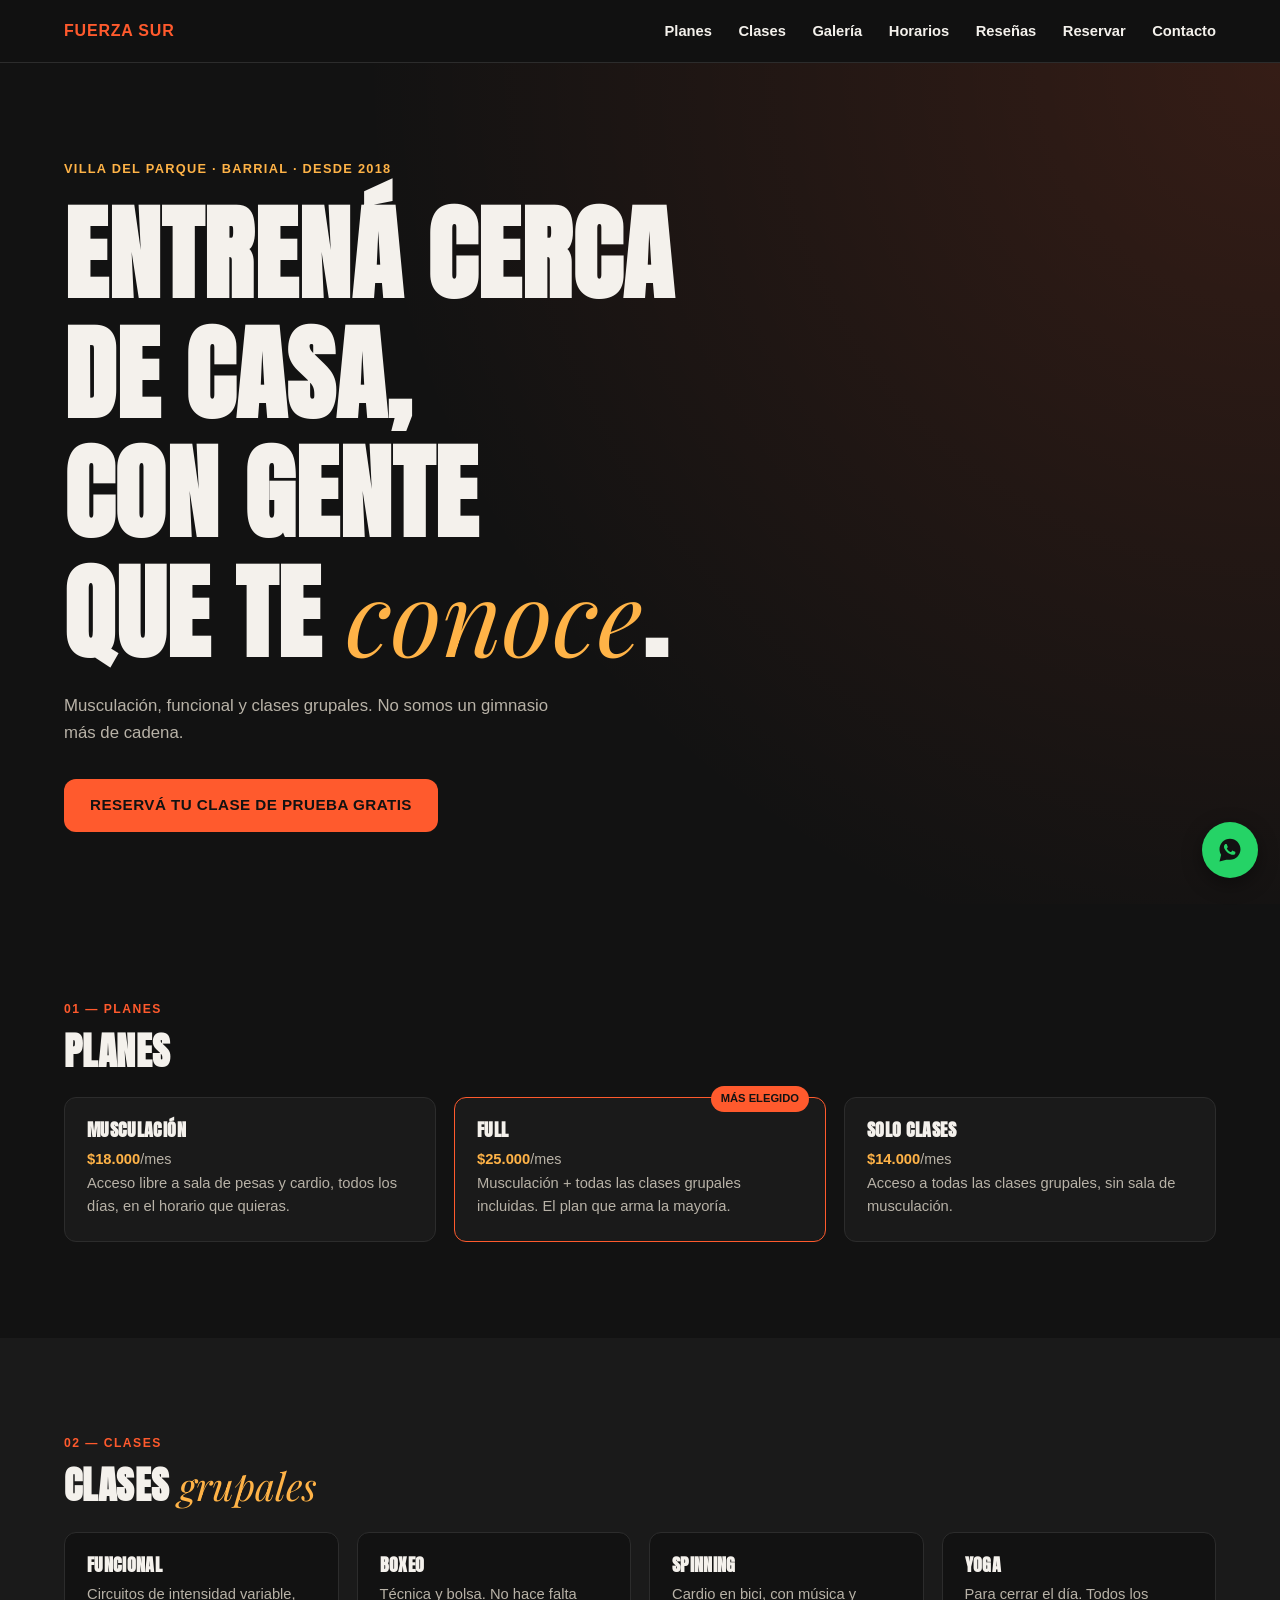
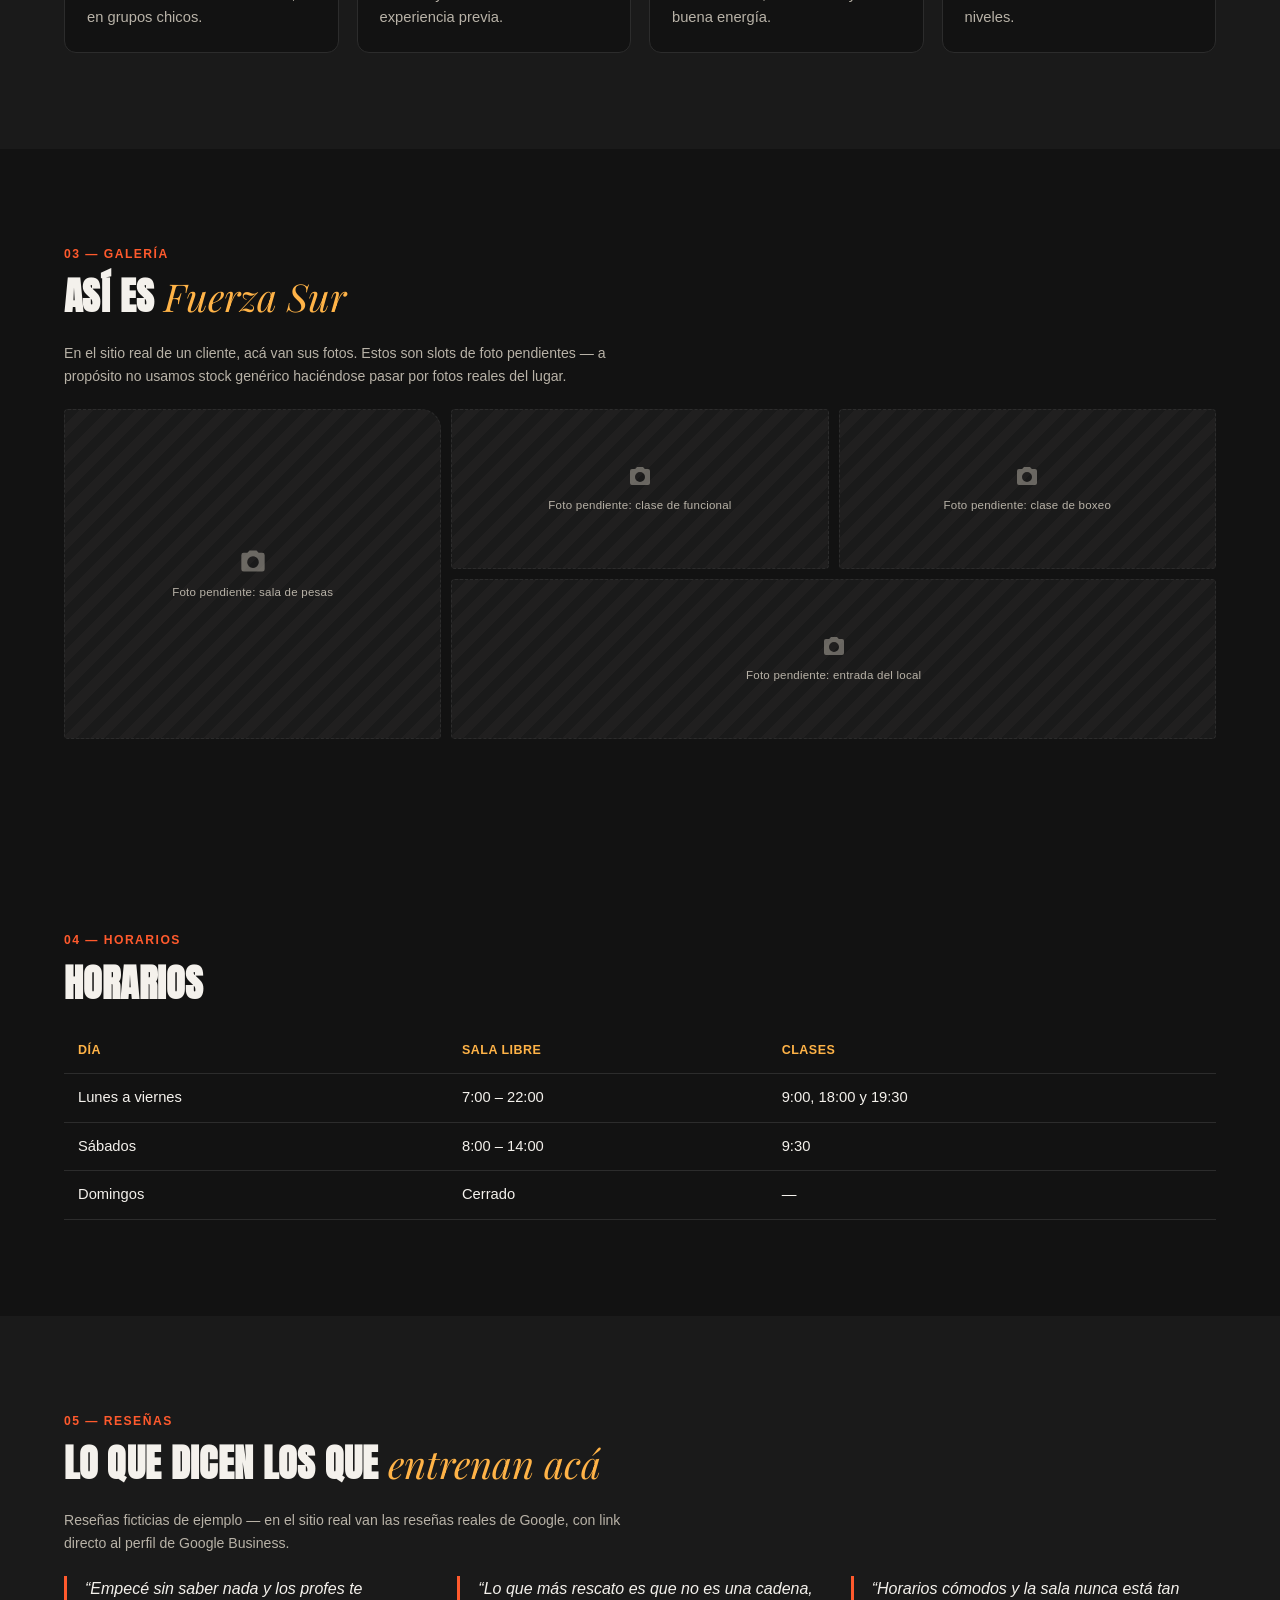
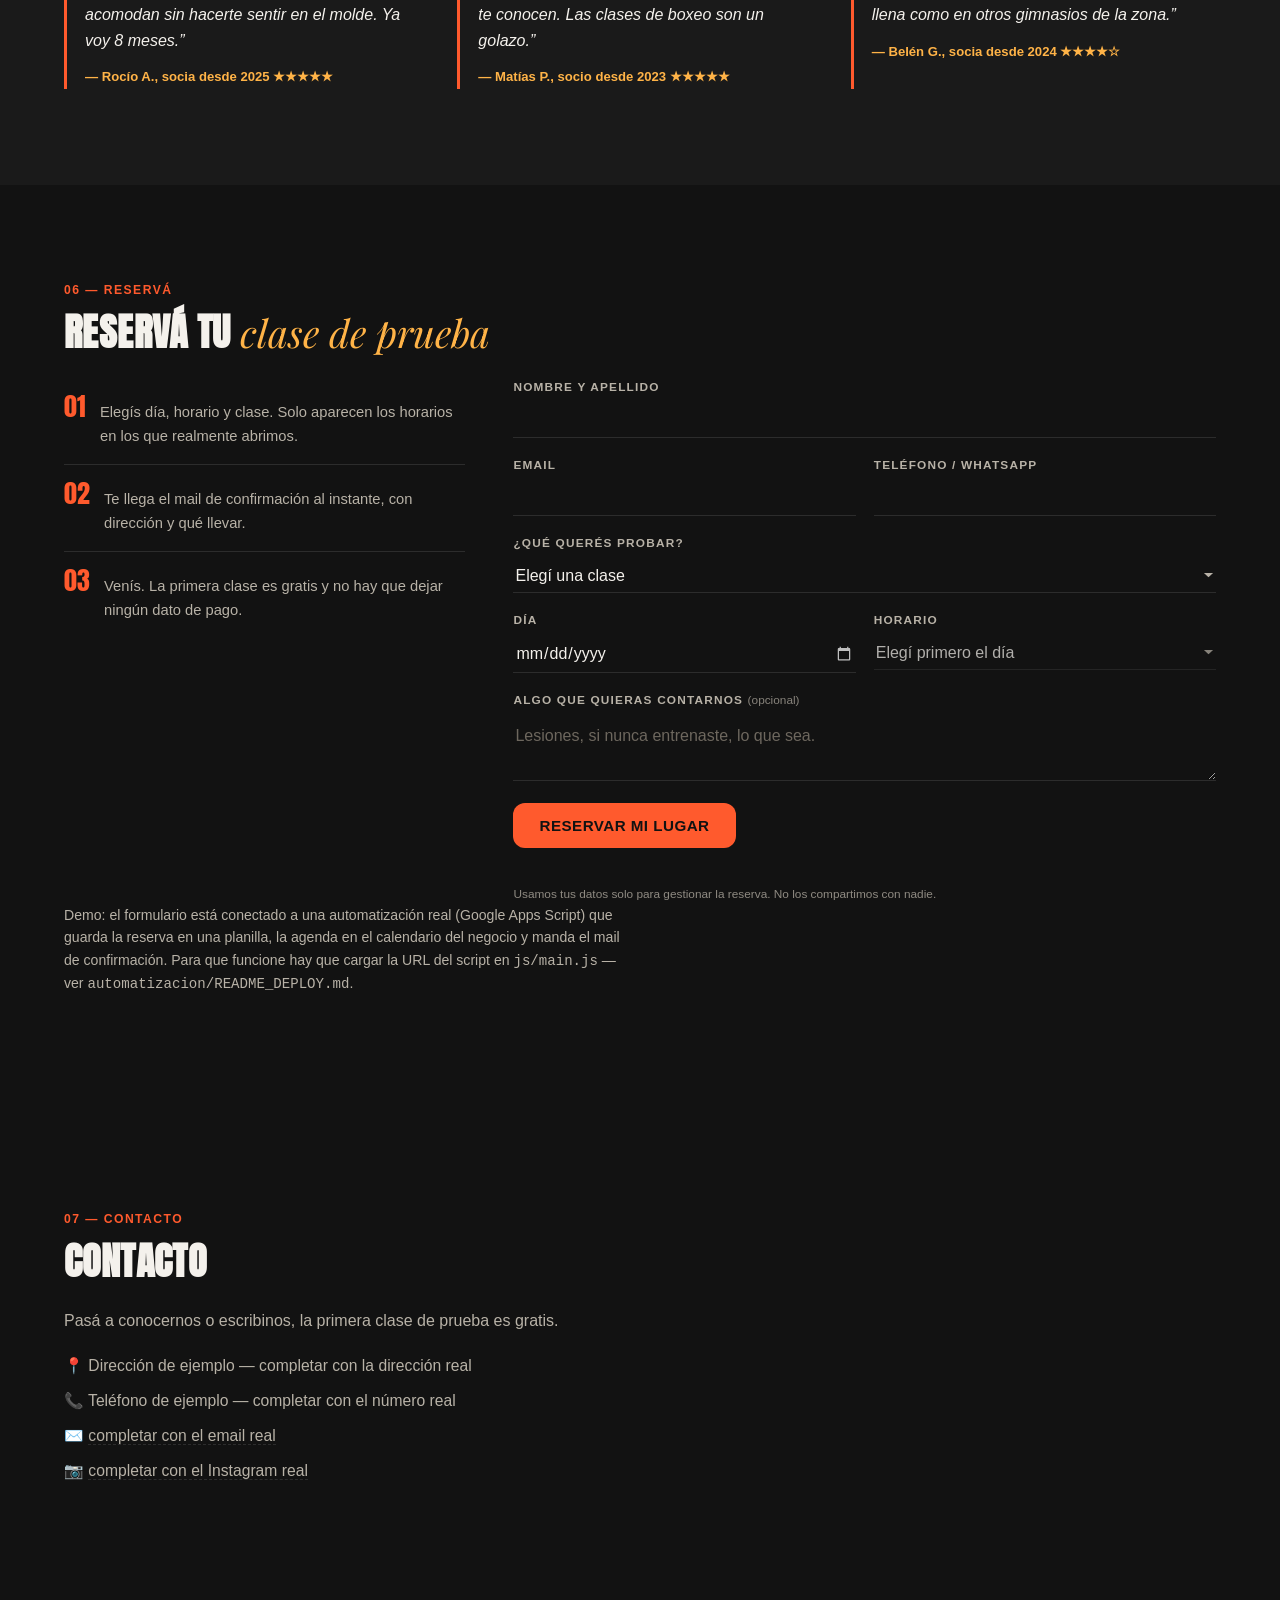
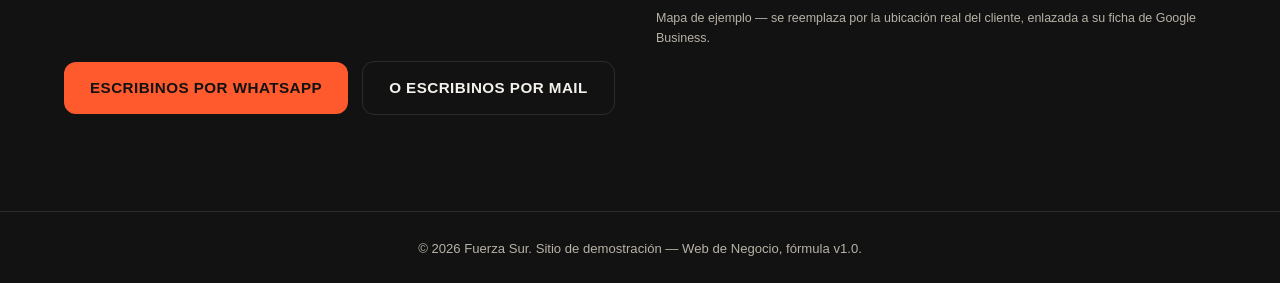
==== demos/gimnasio/index.html @ 33461074 "Publicar sitio completo" ====
<!DOCTYPE html>
<html lang="es">
<head>
  <meta charset="UTF-8">
  <meta name="viewport" content="width=device-width, initial-scale=1.0">
  <title>Fuerza Sur — Gimnasio de Barrio</title>
  <meta name="description" content="Fuerza Sur — gimnasio de barrio. Musculación, funcional y clases grupales. Primera clase gratis.">
  <link rel="preconnect" href="https://fonts.googleapis.com">
  <link rel="preconnect" href="https://fonts.gstatic.com" crossorigin>
  <link href="https://fonts.googleapis.com/css2?family=Anton&family=Playfair+Display:ital@1&display=swap" rel="stylesheet">
  <link rel="stylesheet" href="css/style.css">
</head>
<body>

  <header class="site-header">
    <div class="wrap">
      <span class="logo">FUERZA SUR</span>
      <nav>
        <a href="#planes">Planes</a>
        <a href="#clases">Clases</a>
        <a href="#galeria">Galería</a>
        <a href="#horarios">Horarios</a>
        <a href="#resenas">Reseñas</a>
        <a href="#reserva">Reservar</a>
        <a href="#contacto">Contacto</a>
      </nav>
    </div>
  </header>

  <main>
    <section class="hero">
      <div class="wrap">
        <p class="eyebrow">Villa del Parque · Barrial · Desde 2018</p>
        <h1>ENTRENÁ CERCA<br>DE CASA,<br>con gente<br>que te <span class="accent">conoce</span>.</h1>
        <p class="lead">Musculación, funcional y clases grupales. No somos un gimnasio más de cadena.</p>
        <a class="cta" href="#reserva">Reservá tu clase de prueba gratis</a>
      </div>
    </section>

    <section id="planes" class="section wrap">
      <p class="section-index">01 — Planes</p>
      <h2 class="reveal reveal-grow">Planes</h2>
      <div class="grid">
        <div class="card plan reveal" style="transition-delay: 0ms">
          <h3>Musculación</h3>
          <p class="price">$18.000<span>/mes</span></p>
          <p>Acceso libre a sala de pesas y cardio, todos los días, en el horario que quieras.</p>
        </div>
        <div class="card plan featured reveal" style="transition-delay: 90ms">
          <span class="tag">Más elegido</span>
          <h3>Full</h3>
          <p class="price">$25.000<span>/mes</span></p>
          <p>Musculación + todas las clases grupales incluidas. El plan que arma la mayoría.</p>
        </div>
        <div class="card plan reveal" style="transition-delay: 180ms">
          <h3>Solo clases</h3>
          <p class="price">$14.000<span>/mes</span></p>
          <p>Acceso a todas las clases grupales, sin sala de musculación.</p>
        </div>
      </div>
    </section>

    <section id="clases" class="section alt">
      <div class="wrap">
        <p class="section-index">02 — Clases</p>
        <h2 class="reveal reveal-grow">Clases <span class="accent">grupales</span></h2>
        <div class="grid">
          <div class="card reveal" style="transition-delay: 0ms"><h3>Funcional</h3><p>Circuitos de intensidad variable, en grupos chicos.</p></div>
          <div class="card reveal" style="transition-delay: 80ms"><h3>Boxeo</h3><p>Técnica y bolsa. No hace falta experiencia previa.</p></div>
          <div class="card reveal" style="transition-delay: 160ms"><h3>Spinning</h3><p>Cardio en bici, con música y buena energía.</p></div>
          <div class="card reveal" style="transition-delay: 240ms"><h3>Yoga</h3><p>Para cerrar el día. Todos los niveles.</p></div>
        </div>
      </div>
    </section>

    <section id="galeria" class="section wrap">
      <p class="section-index">03 — Galería</p>
      <h2 class="reveal reveal-grow">Así es <span class="accent">Fuerza Sur</span></h2>
      <p class="section-note">En el sitio real de un cliente, acá van sus fotos. Estos son slots de foto pendientes — a propósito no usamos stock genérico haciéndose pasar por fotos reales del lugar.</p>
      <div class="gallery">
        <div class="g-item g-tall g-slot reveal" style="transition-delay: 0ms">
          <svg viewBox="0 0 24 24" width="28" height="28" fill="currentColor"><path d="M9 3 7.17 5H4a2 2 0 0 0-2 2v12a2 2 0 0 0 2 2h16a2 2 0 0 0 2-2V7a2 2 0 0 0-2-2h-3.17L15 3H9Zm3 15a5 5 0 1 1 0-10 5 5 0 0 1 0 10Z"/></svg>
          <span>Foto pendiente: sala de pesas</span>
        </div>
        <div class="g-item g-slot reveal" style="transition-delay: 90ms">
          <svg viewBox="0 0 24 24" width="24" height="24" fill="currentColor"><path d="M9 3 7.17 5H4a2 2 0 0 0-2 2v12a2 2 0 0 0 2 2h16a2 2 0 0 0 2-2V7a2 2 0 0 0-2-2h-3.17L15 3H9Zm3 15a5 5 0 1 1 0-10 5 5 0 0 1 0 10Z"/></svg>
          <span>Foto pendiente: clase de funcional</span>
        </div>
        <div class="g-item g-slot reveal" style="transition-delay: 180ms">
          <svg viewBox="0 0 24 24" width="24" height="24" fill="currentColor"><path d="M9 3 7.17 5H4a2 2 0 0 0-2 2v12a2 2 0 0 0 2 2h16a2 2 0 0 0 2-2V7a2 2 0 0 0-2-2h-3.17L15 3H9Zm3 15a5 5 0 1 1 0-10 5 5 0 0 1 0 10Z"/></svg>
          <span>Foto pendiente: clase de boxeo</span>
        </div>
        <div class="g-item g-wide g-slot reveal" style="transition-delay: 270ms">
          <svg viewBox="0 0 24 24" width="24" height="24" fill="currentColor"><path d="M9 3 7.17 5H4a2 2 0 0 0-2 2v12a2 2 0 0 0 2 2h16a2 2 0 0 0 2-2V7a2 2 0 0 0-2-2h-3.17L15 3H9Zm3 15a5 5 0 1 1 0-10 5 5 0 0 1 0 10Z"/></svg>
          <span>Foto pendiente: entrada del local</span>
        </div>
      </div>
    </section>

    <section id="horarios" class="section wrap">
      <p class="section-index">04 — Horarios</p>
      <h2 class="reveal reveal-grow">Horarios</h2>
      <table class="schedule">
        <thead>
          <tr><th>Día</th><th>Sala libre</th><th>Clases</th></tr>
        </thead>
        <tbody>
          <tr><td>Lunes a viernes</td><td>7:00 – 22:00</td><td>9:00, 18:00 y 19:30</td></tr>
          <tr><td>Sábados</td><td>8:00 – 14:00</td><td>9:30</td></tr>
          <tr><td>Domingos</td><td>Cerrado</td><td>—</td></tr>
        </tbody>
      </table>
    </section>

    <section id="resenas" class="section alt">
      <div class="wrap">
        <p class="section-index">05 — Reseñas</p>
        <h2 class="reveal reveal-grow">Lo que dicen los que <span class="accent">entrenan acá</span></h2>
        <p class="section-note">Reseñas ficticias de ejemplo — en el sitio real van las reseñas reales de Google, con link directo al perfil de Google Business.</p>
        <div class="reviews">
          <blockquote class="review reveal" style="transition-delay: 0ms">
            <p>“Empecé sin saber nada y los profes te acomodan sin hacerte sentir en el molde. Ya voy 8 meses.”</p>
            <cite>— Rocío A., socia desde 2025 ★★★★★</cite>
          </blockquote>
          <blockquote class="review reveal" style="transition-delay: 90ms">
            <p>“Lo que más rescato es que no es una cadena, te conocen. Las clases de boxeo son un golazo.”</p>
            <cite>— Matías P., socio desde 2023 ★★★★★</cite>
          </blockquote>
          <blockquote class="review reveal" style="transition-delay: 180ms">
            <p>“Horarios cómodos y la sala nunca está tan llena como en otros gimnasios de la zona.”</p>
            <cite>— Belén G., socia desde 2024 ★★★★☆</cite>
          </blockquote>
        </div>
      </div>
    </section>

    <section id="reserva" class="section wrap">
      <p class="section-index">06 — Reservá</p>
      <h2 class="reveal reveal-grow">Reservá tu <span class="accent">clase de prueba</span></h2>

      <div class="booking">
        <!-- Columna izquierda: cómo funciona. Deliberadamente sin .card,
             para no repetir el mismo patrón visual de Planes y Clases. -->
        <ol class="booking-steps">
          <li>
            <span class="step-num">01</span>
            <p>Elegís día, horario y clase. Solo aparecen los horarios en los que realmente abrimos.</p>
          </li>
          <li>
            <span class="step-num">02</span>
            <p>Te llega el mail de confirmación al instante, con dirección y qué llevar.</p>
          </li>
          <li>
            <span class="step-num">03</span>
            <p>Venís. La primera clase es gratis y no hay que dejar ningún dato de pago.</p>
          </li>
        </ol>

        <!-- Columna derecha: el formulario. novalidate para manejar los
             mensajes de error nosotros y no mezclar dos estilos distintos. -->
        <form id="form-reserva" class="booking-form" novalidate>
          <div class="field">
            <label for="r-nombre">Nombre y apellido</label>
            <input type="text" id="r-nombre" name="nombre" required maxlength="80" autocomplete="name">
          </div>

          <div class="field-row">
            <div class="field">
              <label for="r-email">Email</label>
              <input type="email" id="r-email" name="email" required maxlength="254" autocomplete="email" inputmode="email">
            </div>
            <div class="field">
              <label for="r-telefono">Teléfono / WhatsApp</label>
              <input type="tel" id="r-telefono" name="telefono" required maxlength="30" autocomplete="tel" inputmode="tel">
            </div>
          </div>

          <div class="field">
            <label for="r-clase">¿Qué querés probar?</label>
            <select id="r-clase" name="clase" required>
              <option value="" disabled selected>Elegí una clase</option>
              <option>Funcional</option>
              <option>Boxeo</option>
              <option>Spinning</option>
              <option>Yoga</option>
              <option>Musculación (sala libre)</option>
            </select>
          </div>

          <div class="field-row">
            <div class="field">
              <label for="r-fecha">Día</label>
              <input type="date" id="r-fecha" name="fecha" required>
            </div>
            <div class="field">
              <label for="r-hora">Horario</label>
              <!-- Se completa solo con los horarios de ese día (js/main.js) -->
              <select id="r-hora" name="hora" required disabled>
                <option value="" selected>Elegí primero el día</option>
              </select>
            </div>
          </div>

          <div class="field">
            <label for="r-comentario">Algo que quieras contarnos <span class="opt">(opcional)</span></label>
            <textarea id="r-comentario" name="comentario" rows="2" maxlength="500"
              placeholder="Lesiones, si nunca entrenaste, lo que sea."></textarea>
          </div>

          <!-- Honeypot anti-spam: invisible para una persona, tentador para un
               bot. Si viene completo, el servidor descarta el envío. -->
          <div class="hp" aria-hidden="true">
            <label for="r-website">No completar este campo</label>
            <input type="text" id="r-website" name="website" tabindex="-1" autocomplete="off">
          </div>

          <button type="submit" class="cta" id="r-enviar">Reservar mi lugar</button>

          <!-- role="status" hace que un lector de pantalla anuncie el resultado
               sin que el usuario tenga que ir a buscarlo. -->
          <p class="form-msg" id="r-mensaje" role="status" aria-live="polite"></p>

          <p class="form-legal">
            Usamos tus datos solo para gestionar la reserva. No los compartimos con nadie.
          </p>
        </form>
      </div>

      <p class="section-note">
        Demo: el formulario está conectado a una automatización real (Google Apps Script) que guarda
        la reserva en una planilla, la agenda en el calendario del negocio y manda el mail de
        confirmación. Para que funcione hay que cargar la URL del script en <code>js/main.js</code>
        — ver <code>automatizacion/README_DEPLOY.md</code>.
      </p>
    </section>

    <section id="contacto" class="section wrap">
      <p class="section-index">07 — Contacto</p>
      <h2 class="reveal reveal-grow">Contacto</h2>
      <p>Pasá a conocernos o escribinos, la primera clase de prueba es gratis.</p>
      <div class="contact-layout">
        <ul class="contact-list">
          <li>📍 Dirección de ejemplo — completar con la dirección real</li>
          <li>📞 Teléfono de ejemplo — completar con el número real</li>
          <li>✉️ <a href="#" data-placeholder="email">completar con el email real</a></li>
          <li>📷 <a href="#" data-placeholder="instagram">completar con el Instagram real</a></li>
        </ul>
        <div class="map-embed">
          <iframe
            src="https://maps.google.com/maps?q=gimnasio&t=&z=14&ie=UTF8&iwloc=&output=embed"
            width="100%" height="260" style="border:0;" loading="lazy"
            referrerpolicy="no-referrer-when-downgrade"
            title="Ubicación de ejemplo — reemplazar por la dirección real del cliente">
          </iframe>
          <p class="map-caption">Mapa de ejemplo — se reemplaza por la ubicación real del cliente, enlazada a su ficha de Google Business.</p>
        </div>
      </div>
      <div class="cta-row">
        <a class="cta" href="#" data-placeholder="whatsapp">Escribinos por WhatsApp</a>
        <a class="cta cta-secondary" href="#" data-placeholder="email-cta">O escribinos por mail</a>
      </div>
    </section>
  </main>

  <footer class="site-footer">
    <div class="wrap">
      <p>&copy; 2026 Fuerza Sur. Sitio de demostración — Web de Negocio, fórmula v1.0.</p>
    </div>
  </footer>

  <a class="whatsapp-float" href="#" data-placeholder="whatsapp-float" aria-label="Escribinos por WhatsApp" title="Escribinos por WhatsApp">
    <svg viewBox="0 0 32 32" width="28" height="28" fill="currentColor" aria-hidden="true">
      <path d="M16.001 3C9.373 3 4 8.373 4 15c0 2.362.687 4.564 1.872 6.417L4 29l7.771-1.83A11.94 11.94 0 0 0 16.001 27C22.628 27 28 21.627 28 15S22.628 3 16.001 3Zm6.115 16.9c-.271.76-1.343 1.4-2.199 1.58-.586.123-1.352.222-3.928-.844-3.297-1.366-5.417-4.716-5.581-4.935-.157-.219-1.32-1.756-1.32-3.35 0-1.593.822-2.373 1.113-2.696.29-.323.634-.404.845-.404.211 0 .423.002.608.011.196.01.457-.074.716.546.271.65.921 2.243.999 2.407.079.163.132.354.026.573-.105.219-.158.354-.316.545-.157.19-.331.425-.472.571-.157.163-.32.34-.138.667.184.327.816 1.348 1.752 2.183 1.203 1.072 2.217 1.404 2.543 1.562.327.157.518.132.71-.08.19-.211.816-.951 1.034-1.278.216-.327.435-.272.735-.163.3.109 1.904.899 2.231 1.061.327.163.545.245.626.38.08.135.08.782-.191 1.542Z"/>
    </svg>
  </a>

  <script src="js/main.js"></script>
</body>
</html>
---- demos/gimnasio/css/style.css ----
/* ===== Reset & base ===== */
* { margin: 0; padding: 0; box-sizing: border-box; }

:root {
  --bg: #121212;
  --bg-alt: #1a1a1a;
  --text: #f4f1ec;
  --text-muted: #b8b2a7;
  --accent: #ff5a2d;
  --accent-2: #ffb347;
  --border: #2c2c2c;
  --radius: 12px;
  /* CLIC usa ~1440px de contenedor (visto con DevTools el 27/07/2026).
     Vamos a un intermedio: más aire que antes (960px), sin pretender
     ser una cadena de 3 sedes. Ver 01_DECISIONES.md. */
  --max-width: 1200px;
}

body {
  background: var(--bg);
  color: var(--text);
  font-family: -apple-system, BlinkMacSystemFont, "Segoe UI", Roboto, Helvetica, Arial, sans-serif;
  line-height: 1.6;
}

.wrap { max-width: var(--max-width); margin: 0 auto; padding: 0 24px; }

a { color: var(--accent); text-decoration: none; }
a:hover { text-decoration: underline; }

/* Contraste tipográfico tipo CLIC: display bold para el grueso del texto,
   serif itálica para la palabra que queremos que respire distinto. */
h1, h2, h3 {
  line-height: 1.15;
  font-weight: 800;
  font-family: 'Anton', -apple-system, BlinkMacSystemFont, "Segoe UI", Roboto, Helvetica, Arial, sans-serif;
  text-transform: uppercase;
  letter-spacing: 0.01em;
}
h1 { font-size: clamp(2.4rem, 9vw, 6.5rem); }
h2 { font-size: clamp(1.8rem, 4vw, 2.4rem); margin-bottom: 24px; }
h3 { font-size: 1.1rem; margin-bottom: 8px; letter-spacing: 0.02em; }
p { color: var(--text-muted); }

.accent {
  font-family: 'Playfair Display', Georgia, serif;
  font-style: italic;
  font-weight: 400;
  text-transform: none;
  color: var(--accent-2);
  letter-spacing: 0;
}

.section-index {
  font-family: -apple-system, BlinkMacSystemFont, "Segoe UI", Roboto, Helvetica, Arial, sans-serif;
  text-transform: uppercase;
  letter-spacing: 0.12em;
  font-size: 0.76rem;
  font-weight: 700;
  color: var(--accent);
  margin-bottom: 10px;
}

/* ===== Header ===== */
.site-header {
  border-bottom: 1px solid var(--border);
  padding: 18px 0;
  position: sticky;
  top: 0;
  background: rgba(18, 18, 18, 0.92);
  backdrop-filter: blur(6px);
  z-index: 10;
}
.site-header .wrap { display: flex; justify-content: space-between; align-items: center; flex-wrap: wrap; gap: 12px; }
.logo { font-weight: 900; letter-spacing: 0.05em; color: var(--accent); }
.site-header nav a { color: var(--text); margin-left: 22px; font-size: 0.92rem; font-weight: 600; }
.site-header nav a:first-child { margin-left: 0; }
.site-header nav a:hover { color: var(--accent); text-decoration: none; }

/* ===== Hero ===== */
.hero {
  padding: 96px 0 72px;
  background: radial-gradient(circle at top right, rgba(255,90,45,0.15), transparent 60%);
}
.eyebrow { text-transform: uppercase; letter-spacing: 0.1em; font-size: 0.8rem; color: var(--accent-2); margin-bottom: 16px; font-weight: 700; }
.hero h1 { color: var(--text); margin-bottom: 20px; max-width: 100%; }
.hero .lead { max-width: 520px; margin-bottom: 32px; font-size: 1.05rem; }

.cta {
  display: inline-block;
  background: var(--accent);
  color: #121212;
  padding: 14px 26px;
  border-radius: var(--radius);
  font-weight: 800;
  font-size: 0.95rem;
  text-transform: uppercase;
  letter-spacing: 0.03em;
}
.cta:hover { text-decoration: none; opacity: 0.9; }

.cta-row { display: flex; flex-wrap: wrap; gap: 14px; align-items: center; }
.cta-secondary {
  background: transparent;
  color: var(--text);
  border: 1px solid var(--border);
}
.cta-secondary:hover { border-color: var(--accent); opacity: 1; }

/* ===== Scroll reveal — vanilla JS (IntersectionObserver) + CSS, sin librerías =====
   Elige compatibilidad amplia por sobre animation-timeline:view() (CSS puro, ~84%
   soporte global a mediados de 2026). Ver 01_DECISIONES.md, sección Animaciones. */
.reveal {
  opacity: 0;
  transform: translateY(28px);
  transition: opacity 0.6s ease, transform 0.6s ease;
}
.reveal.is-visible {
  opacity: 1;
  transform: translateY(0);
}
.reveal-grow {
  transform: translateY(16px) scale(0.88);
  transform-origin: left center;
}
.reveal-grow.is-visible {
  transform: translateY(0) scale(1);
}
@media (prefers-reduced-motion: reduce) {
  .reveal, .reveal-grow { opacity: 1; transform: none; transition: none; }
}

/* ===== Sections =====
   CLIC usa 96px de padding vertical en pantallas grandes (visto con DevTools).
   Usamos clamp para lograr ese mismo "aire" en desktop sin ser excesivo en mobile. */
.section { padding: clamp(48px, 8vw, 96px) 24px; }
.section.alt { background: var(--bg-alt); padding: clamp(48px, 8vw, 96px) 0; }
.section.alt .wrap { padding: 0 24px; }

.grid { display: grid; grid-template-columns: repeat(auto-fit, minmax(200px, 1fr)); gap: 18px; }

.card {
  background: var(--bg-alt);
  border: 1px solid var(--border);
  border-radius: var(--radius);
  padding: 22px;
}
.section.alt .card { background: var(--bg); }
.card h3 { color: var(--text); }
.card p { font-size: 0.92rem; margin: 0; }

.plan { text-align: left; position: relative; }
.plan.featured { border-color: var(--accent); }
.plan .tag {
  position: absolute; top: -12px; right: 16px;
  background: var(--accent); color: #121212;
  font-size: 0.7rem; font-weight: 800; text-transform: uppercase;
  padding: 4px 10px; border-radius: 100px;
}
.price { font-size: 1.8rem; font-weight: 900; color: var(--accent-2); margin: 8px 0 12px; }
.price span { font-size: 0.9rem; color: var(--text-muted); font-weight: 500; }

table.schedule { width: 100%; border-collapse: collapse; margin-top: 8px; }
table.schedule th, table.schedule td {
  text-align: left; padding: 12px 14px; border-bottom: 1px solid var(--border); font-size: 0.92rem;
}
table.schedule th { color: var(--accent-2); text-transform: uppercase; font-size: 0.78rem; letter-spacing: 0.04em; }

.contact-list { list-style: none; margin: 20px 0 28px; }
.contact-list li { margin-bottom: 10px; font-size: 0.98rem; color: var(--text-muted); }
.contact-list a[data-placeholder] { color: var(--text-muted); border-bottom: 1px dashed var(--border); }

.section-note { font-size: 0.88rem; margin-bottom: 22px; max-width: 560px; }

/* ===== Galería — a propósito NO es una grilla pareja, para que no se sienta "hecha con IA" ===== */
.gallery {
  display: grid;
  grid-template-columns: repeat(3, 1fr);
  grid-auto-rows: 160px;
  gap: 10px;
}
.g-item {
  width: 100%;
  height: 100%;
  object-fit: cover;
  border-radius: 4px; /* distinto radio que las cards a propósito */
}
.g-tall { grid-row: span 2; border-radius: 4px 20px 4px 4px; }
.g-wide { grid-column: span 2; }
@media (max-width: 640px) {
  .gallery { grid-template-columns: repeat(2, 1fr); grid-auto-rows: 130px; }
  .g-wide { grid-column: span 2; }
}

/* Slot de foto pendiente — honesto en vez de fingir una foto real que no existe */
.g-slot {
  display: flex;
  flex-direction: column;
  align-items: center;
  justify-content: center;
  gap: 8px;
  background: repeating-linear-gradient(135deg, var(--bg-alt), var(--bg-alt) 10px, #201f1f 10px, #201f1f 20px);
  border: 1px dashed var(--border);
  color: var(--text-muted);
  text-align: center;
  padding: 10px;
}
.g-slot svg { opacity: 0.5; }
.g-slot span { font-size: 0.72rem; letter-spacing: 0.02em; }

/* ===== Reseñas — sin cards, para romper el patrón repetido de .card ===== */
.reviews {
  display: grid;
  grid-template-columns: repeat(auto-fit, minmax(220px, 1fr));
  gap: 28px;
  margin-top: 8px;
}
.review {
  border-left: 3px solid var(--accent);
  padding-left: 18px;
}
.review p { color: var(--text); font-size: 1rem; font-style: italic; margin-bottom: 10px; }
.review cite { color: var(--accent-2); font-size: 0.82rem; font-style: normal; font-weight: 600; }

/* ===== Reserva (formulario + automatización) =====
   Nota de diseño: a propósito NO usa .card ni el mismo radio que Planes/Clases.
   Los inputs son de línea inferior (no cajas) y los pasos van con numeral
   grande, para que la sección se sienta distinta al resto — error conocido #4
   de la fórmula (que no se note "hecho con IA" por repetir el mismo patrón). */
.booking {
  display: grid;
  grid-template-columns: minmax(200px, 0.8fr) 1.4fr;
  gap: 48px;
  align-items: start;
  margin-top: 12px;
}

.booking-steps { list-style: none; counter-reset: none; }
.booking-steps li {
  display: grid;
  grid-template-columns: auto 1fr;
  gap: 14px;
  align-items: baseline;
  padding: 16px 0;
  border-bottom: 1px solid var(--border);
}
.booking-steps li:last-child { border-bottom: none; }
.step-num {
  font-family: 'Anton', sans-serif;
  font-size: 1.6rem;
  color: var(--accent);
  line-height: 1;
}
.booking-steps p { font-size: 0.92rem; margin: 0; }

.booking-form { display: flex; flex-direction: column; gap: 18px; }

.field { display: flex; flex-direction: column; gap: 6px; min-width: 0; }
.field-row { display: grid; grid-template-columns: 1fr 1fr; gap: 18px; }

.field label {
  font-size: 0.74rem;
  text-transform: uppercase;
  letter-spacing: 0.1em;
  font-weight: 700;
  color: var(--text-muted);
}
.field label .opt { text-transform: none; letter-spacing: 0; font-weight: 400; opacity: 0.7; }

.field input,
.field select,
.field textarea {
  background: transparent;
  border: none;
  border-bottom: 1px solid var(--border);
  color: var(--text);
  font-family: inherit;
  font-size: 1rem;
  padding: 8px 2px;
  width: 100%;
  border-radius: 0; /* Safari en iOS redondea los inputs por defecto */
  transition: border-color 0.2s ease;
  -webkit-appearance: none;
  appearance: none;
}
.field textarea { resize: vertical; line-height: 1.5; }

.field select {
  /* La flecha nativa desaparece con appearance:none, así que la dibujamos. */
  background-image: url("data:image/svg+xml;charset=utf-8,%3Csvg xmlns='http://www.w3.org/2000/svg' viewBox='0 0 12 8'%3E%3Cpath fill='%23b8b2a7' d='M1 1l5 5 5-5'/%3E%3C/svg%3E");
  background-repeat: no-repeat;
  background-position: right 2px center;
  background-size: 11px;
  padding-right: 22px;
  cursor: pointer;
}
.field select option { background: var(--bg-alt); color: var(--text); }

.field input:focus,
.field select:focus,
.field textarea:focus {
  outline: none;
  border-bottom-color: var(--accent);
}
/* Foco visible por teclado, sin ensuciar el clic con mouse. */
.field input:focus-visible,
.field select:focus-visible,
.field textarea:focus-visible {
  outline: 2px solid var(--accent);
  outline-offset: 4px;
}
.field input::placeholder,
.field textarea::placeholder { color: #6d675e; }

/* Los íconos nativos de fecha/hora son negros sobre fondo oscuro: se invierten. */
.field input[type="date"]::-webkit-calendar-picker-indicator { filter: invert(0.75); cursor: pointer; }

.field.has-error input,
.field.has-error select,
.field.has-error textarea { border-bottom-color: #e0533f; }
.field-error { font-size: 0.76rem; color: #e0533f; }

/* Honeypot: fuera de pantalla en vez de display:none.
   Algunos bots ignoran los campos ocultos con display:none, pero sí completan
   los que están posicionados fuera de la vista. */
.hp {
  position: absolute;
  left: -9999px;
  width: 1px;
  height: 1px;
  overflow: hidden;
}

.booking-form .cta {
  align-self: flex-start;
  border: none;
  cursor: pointer;
  font-family: inherit;
  margin-top: 4px;
}
.booking-form .cta[disabled] { opacity: 0.55; cursor: progress; }

.form-msg { font-size: 0.92rem; margin: 0; min-height: 1px; }
.form-msg.ok { color: #4ac97e; }
.form-msg.error { color: #e0533f; }
.form-legal { font-size: 0.74rem; color: var(--text-muted); opacity: 0.75; margin: 0; }

@media (max-width: 820px) {
  .booking { grid-template-columns: 1fr; gap: 28px; }
}
@media (max-width: 480px) {
  .field-row { grid-template-columns: 1fr; gap: 18px; }
  /* Menos de 16px hace que iOS haga zoom solo al enfocar un input. */
  .field input, .field select, .field textarea { font-size: 16px; }
}

/* ===== Contacto + mapa ===== */
.contact-layout {
  display: grid;
  grid-template-columns: 1fr 1fr;
  gap: 32px;
  align-items: start;
  margin-bottom: 12px;
}
.map-embed iframe { border-radius: var(--radius); filter: grayscale(0.3) contrast(1.1); }
.map-caption { font-size: 0.78rem; margin-top: 8px; }
@media (max-width: 700px) {
  .contact-layout { grid-template-columns: 1fr; }
}

.site-footer { border-top: 1px solid var(--border); padding: 26px 0; }
.site-footer p { font-size: 0.82rem; text-align: center; }

@media (max-width: 560px) {
  .site-header nav a { margin-left: 12px; font-size: 0.82rem; }
  .hero { padding: 64px 0 48px; }
}

/* ===== Botón flotante de WhatsApp — patrón esperado en webs de negocios locales ===== */
.whatsapp-float {
  position: fixed;
  bottom: 22px;
  right: 22px;
  width: 56px;
  height: 56px;
  border-radius: 50%;
  background: #25D366;
  color: #121212;
  display: flex;
  align-items: center;
  justify-content: center;
  box-shadow: 0 6px 20px rgba(0, 0, 0, 0.4);
  z-index: 20;
  transition: transform 0.2s ease;
}
.whatsapp-float:hover {
  transform: scale(1.08);
  text-decoration: none;
}
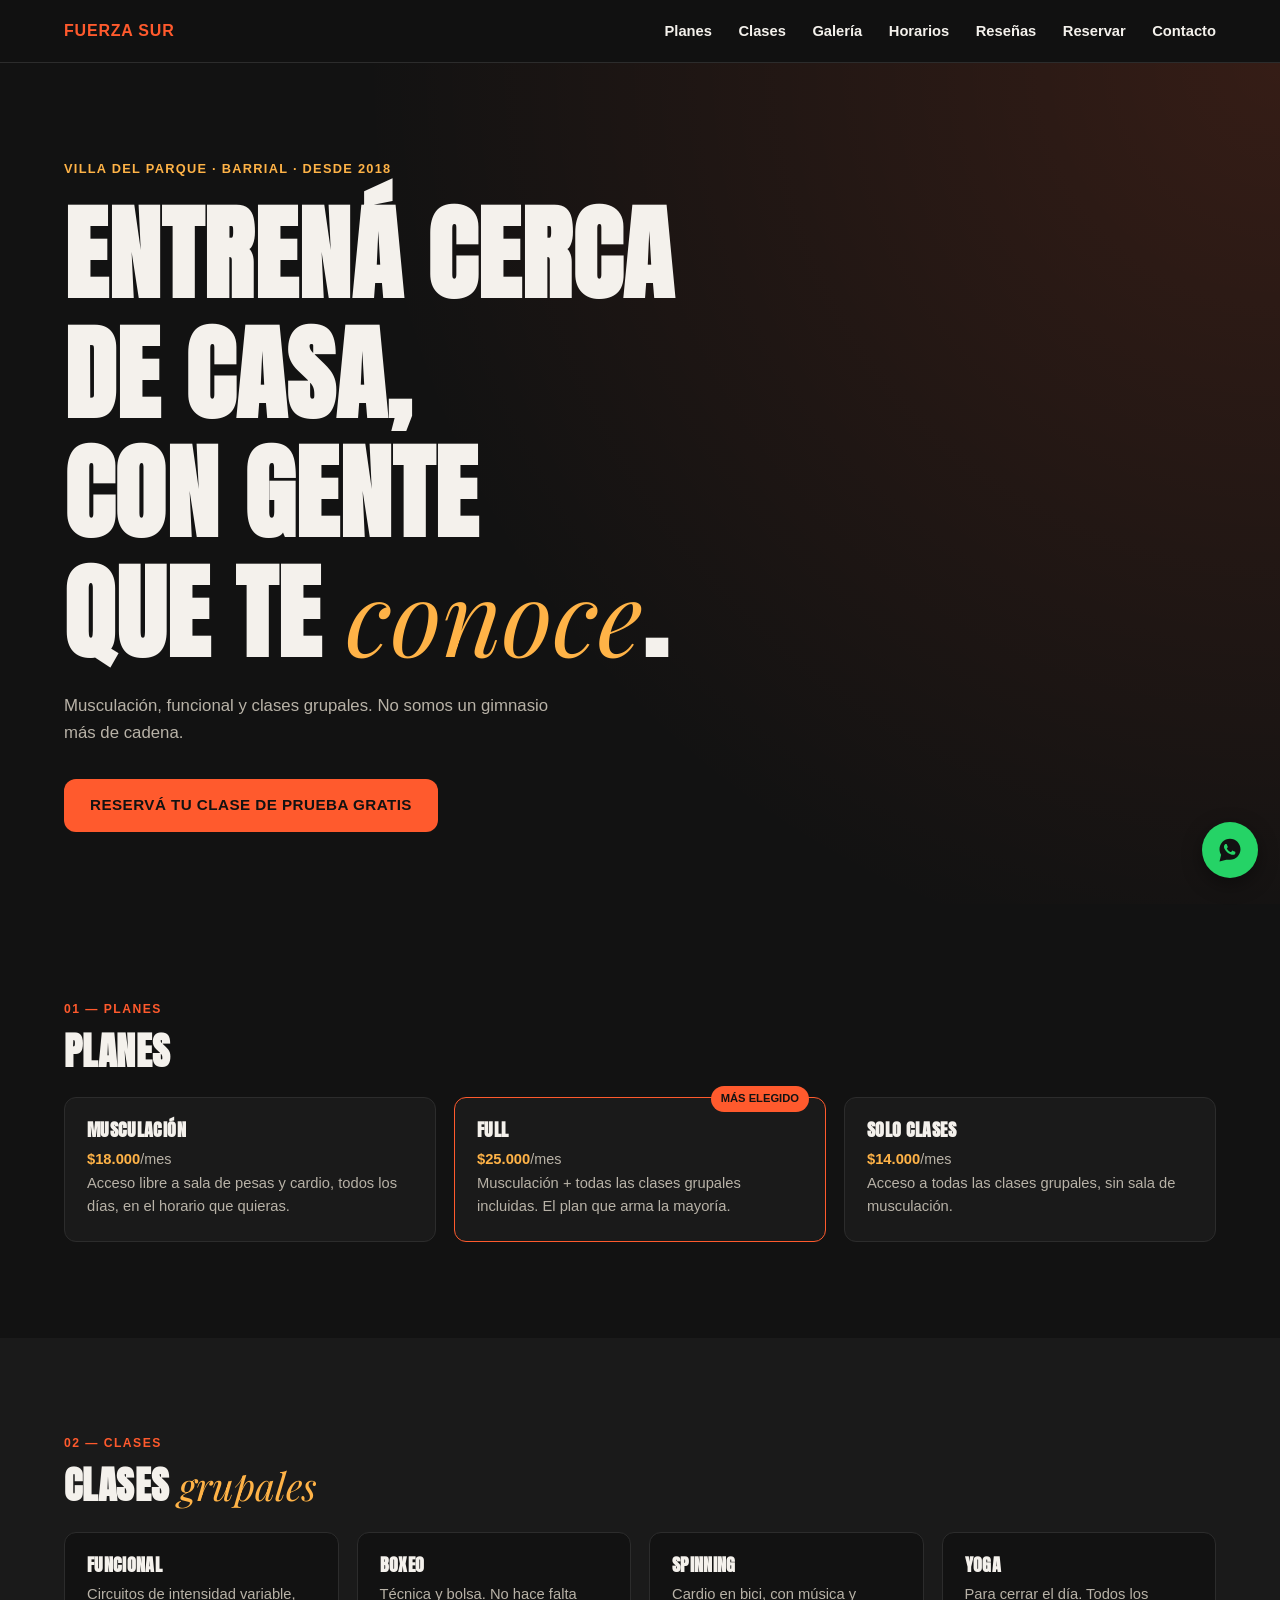
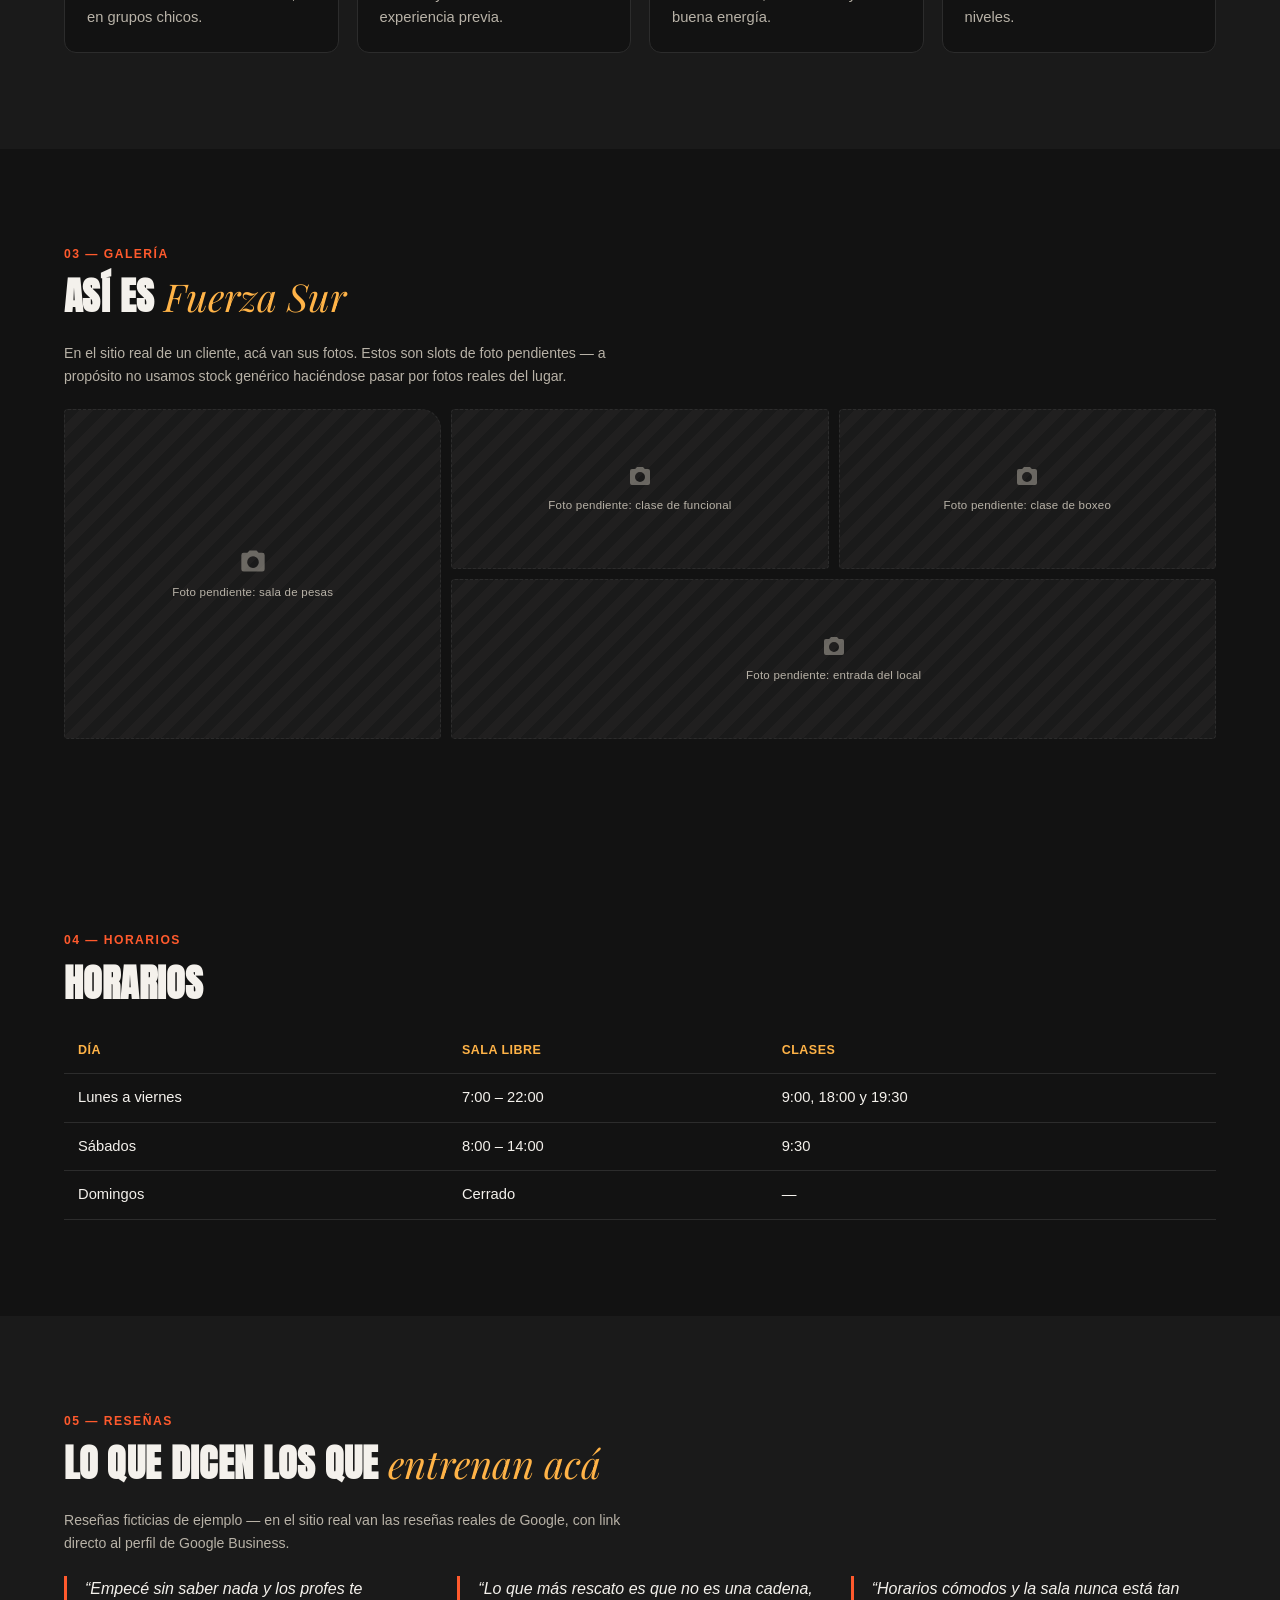
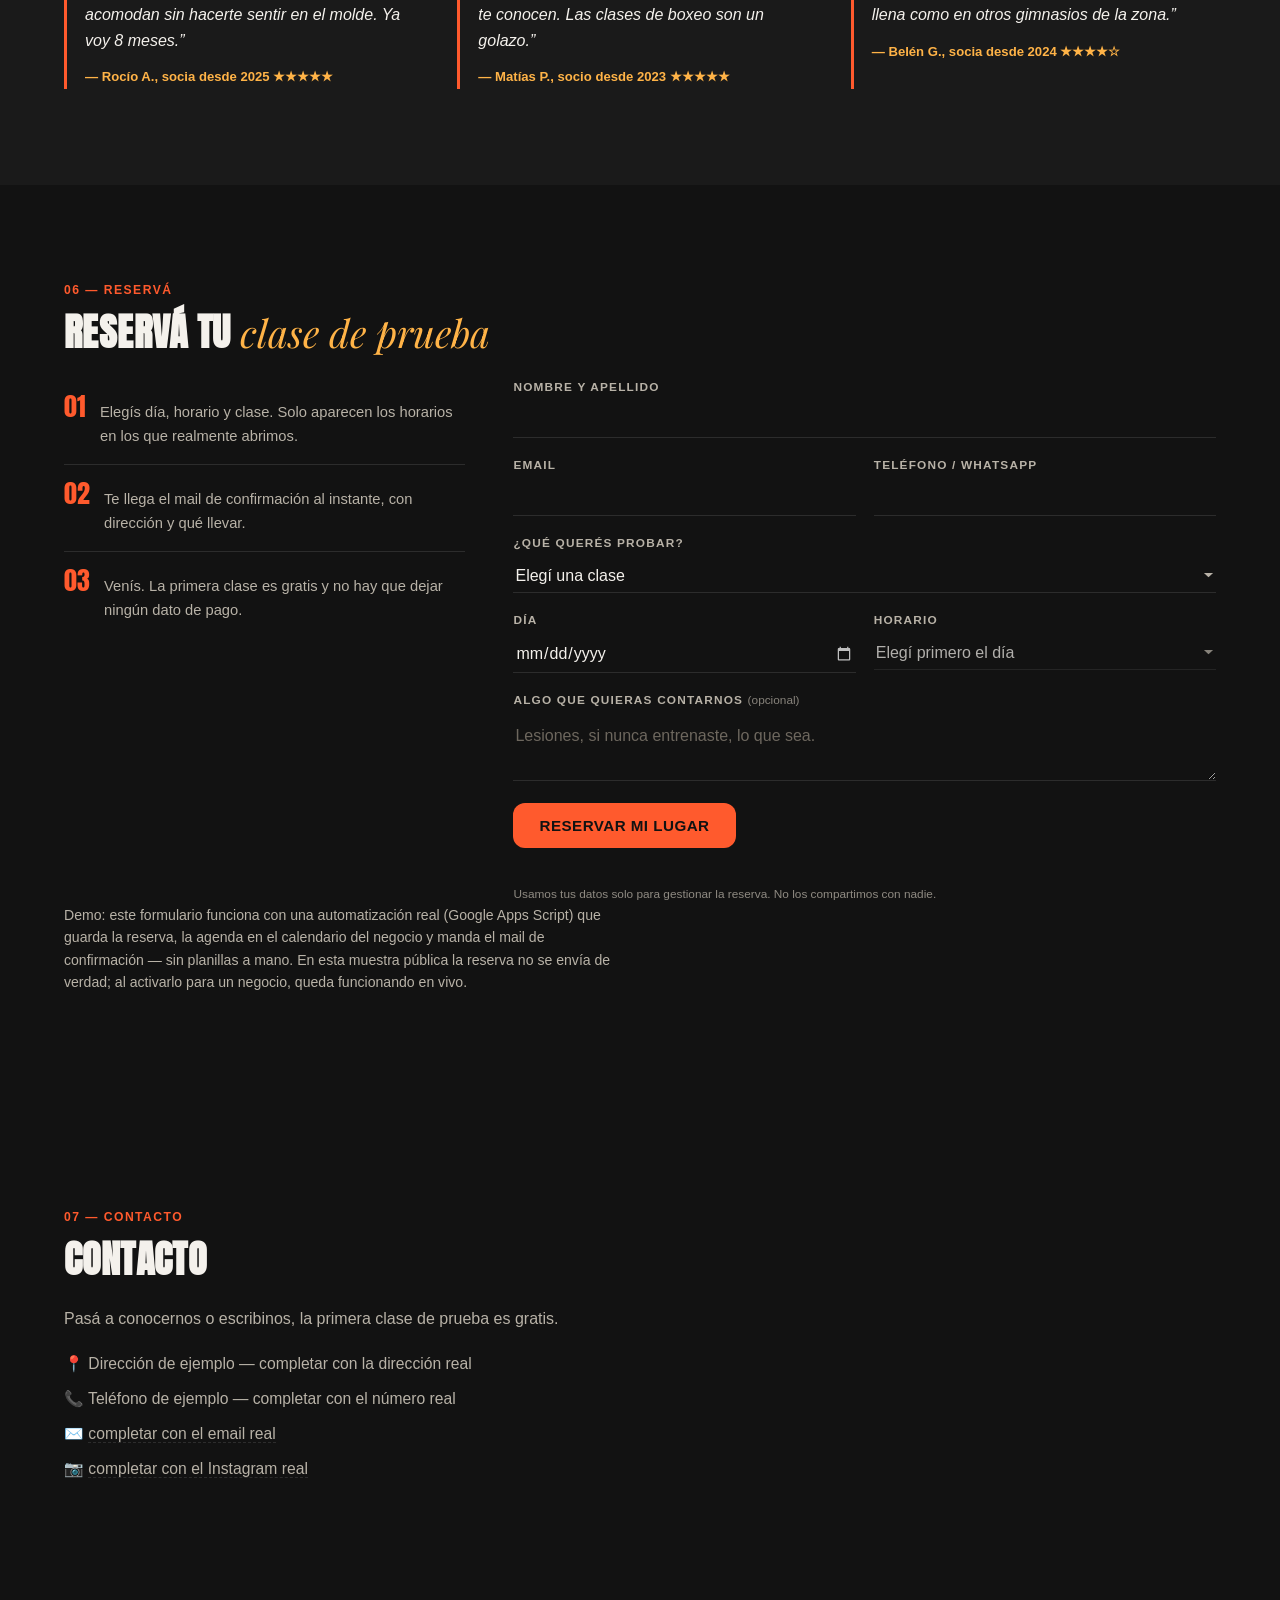
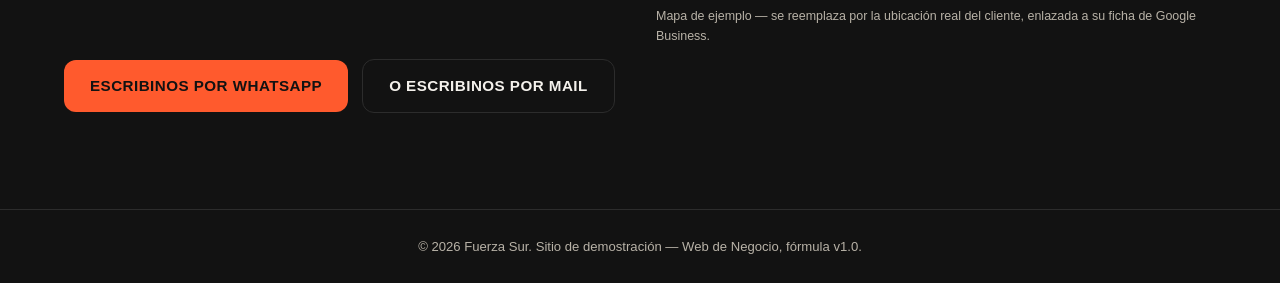
==== commit ede2c1db: "Sacar jerga técnica del demo de Fuerza Sur" ====
--- a/demos/gimnasio/index.html
+++ b/demos/gimnasio/index.html
@@ -227,10 +227,10 @@
       </div>
 
       <p class="section-note">
-        Demo: el formulario está conectado a una automatización real (Google Apps Script) que guarda
-        la reserva en una planilla, la agenda en el calendario del negocio y manda el mail de
-        confirmación. Para que funcione hay que cargar la URL del script en <code>js/main.js</code>
-        — ver <code>automatizacion/README_DEPLOY.md</code>.
+        Demo: este formulario funciona con una automatización real (Google Apps Script) que guarda la
+        reserva, la agenda en el calendario del negocio y manda el mail de confirmación — sin planillas
+        a mano. En esta muestra pública la reserva no se envía de verdad; al activarlo para un negocio,
+        queda funcionando en vivo.
       </p>
     </section>
 
